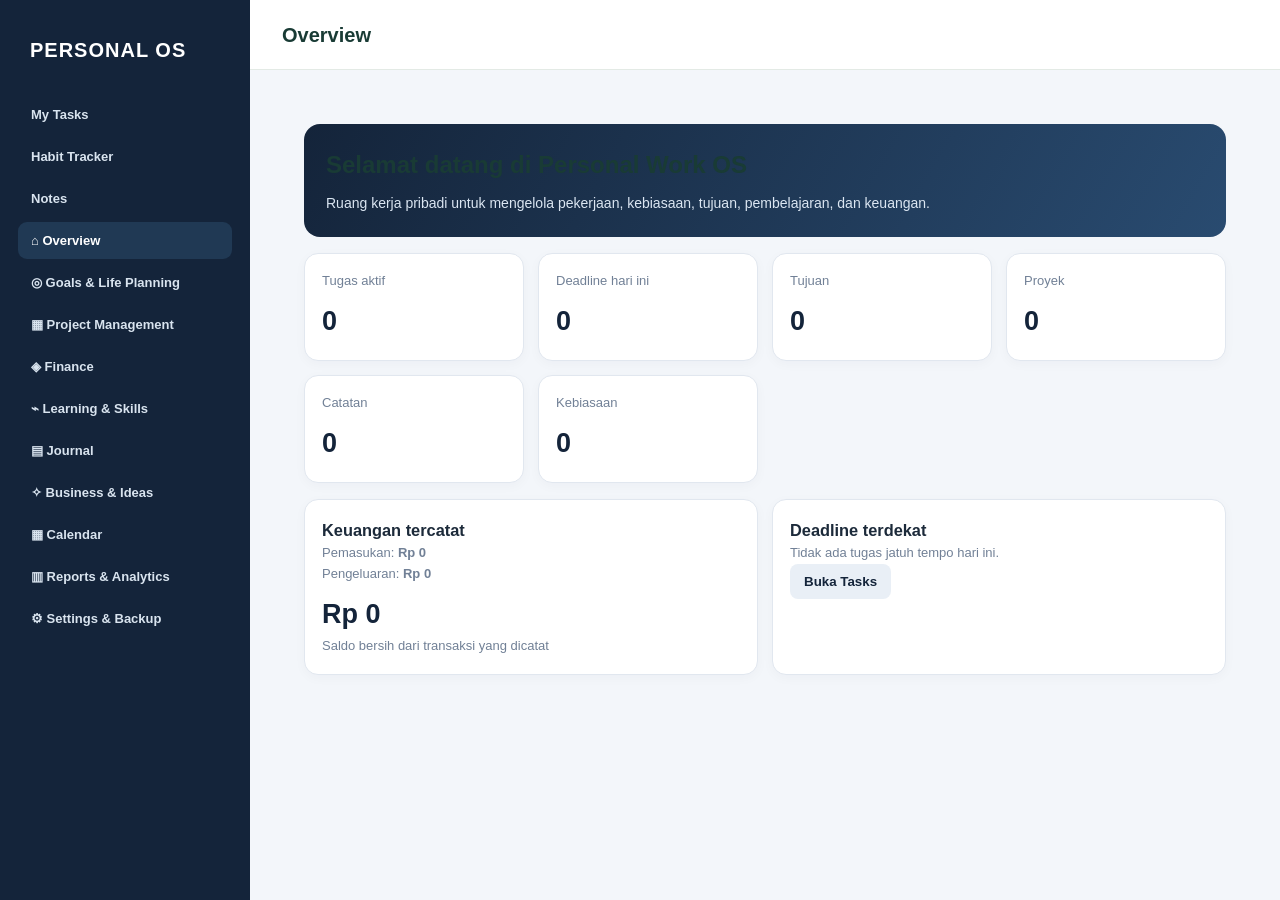
==== index.html @ 99de6d8d "Release Personal Work OS Modern Navy v1.2" ====
<!DOCTYPE html>
<html lang="id">
<head>
    <meta charset="UTF-8">
    <meta name="viewport" content="width=device-width, initial-scale=1.0">
    <meta name="theme-color" content="#14243a">
    <meta name="description" content="Personal Work OS - ruang kerja pribadi untuk produktivitas dan perencanaan hidup.">
    <link rel="manifest" href="./manifest.webmanifest">

    <title>Personal Work OS</title>

    <!-- CSS -->
    <link rel="stylesheet" href="./css/style.css">
    <link rel="stylesheet" href="./css/notes.css">
</head>

<body>

    <div id="app">

        <!-- SIDEBAR -->
        <aside id="sidebar">

            <div class="sidebar-header">
                <h2>PERSONAL OS</h2>
            </div>

            <nav id="main-navigation">

                <button
                    type="button"
                    class="nav-item active"
                    data-page="tasks-page">
                    My Tasks
                </button>

                <button
                    type="button"
                    class="nav-item"
                    data-page="habits-page">
                    Habit Tracker
                </button>

            </nav>

        </aside>

        <!-- MAIN CONTENT -->
        <main id="main-content">

            <header id="app-header">
                <h1 id="page-title">Dashboard</h1>
            </header>

            <section id="page-content">

                <!-- =================================
                     TASKS PAGE
                ================================== -->

                <section id="tasks-page">

                    <div class="page-heading">
                        <div>
                            <h2>My Tasks</h2>
                            <p>Kelola dan pantau seluruh pekerjaanmu.</p>
                        </div>
                    </div>

                    <!-- TASK SUMMARY -->
                    <section class="task-summary-grid">

                        <article class="summary-card">
                            <div class="summary-card-label">Total Tugas</div>
                            <div class="summary-card-value" id="summary-total">0</div>
                            <div class="summary-card-description">Seluruh tugas</div>
                        </article>

                        <article class="summary-card">
                            <div class="summary-card-label">Belum Dimulai</div>
                            <div class="summary-card-value" id="summary-pending">0</div>
                            <div class="summary-card-description">Menunggu dikerjakan</div>
                        </article>

                        <article class="summary-card">
                            <div class="summary-card-label">Sedang Dikerjakan</div>
                            <div class="summary-card-value" id="summary-progress">0</div>
                            <div class="summary-card-description">Dalam proses</div>
                        </article>

                        <article class="summary-card">
                            <div class="summary-card-label">Selesai</div>
                            <div class="summary-card-value" id="summary-completed">0</div>
                            <div class="summary-card-description">Tugas terselesaikan</div>
                        </article>

                    </section>

                    <!-- DEADLINE MONITORING -->
                    <section class="deadline-summary-section">

                        <div class="section-heading">
                            <h3>Deadline Monitoring</h3>
                            <p>Pantau tenggat waktu seluruh pekerjaanmu.</p>
                        </div>

                        <div class="deadline-summary-grid">

                            <article class="deadline-card overdue">
                                <div class="deadline-card-label">Terlambat</div>
                                <div class="deadline-card-value" id="deadline-overdue">0</div>
                                <div class="deadline-card-description">
                                    Deadline sudah lewat
                                </div>
                            </article>

                            <article class="deadline-card today">
                                <div class="deadline-card-label">Jatuh Tempo Hari Ini</div>
                                <div class="deadline-card-value" id="deadline-today">0</div>
                                <div class="deadline-card-description">
                                    Harus diselesaikan hari ini
                                </div>
                            </article>

                            <article class="deadline-card upcoming">
                                <div class="deadline-card-label">Mendatang</div>
                                <div class="deadline-card-value" id="deadline-upcoming">0</div>
                                <div class="deadline-card-description">
                                    Deadline setelah hari ini
                                </div>
                            </article>

                        </div>

                    </section>

                    <!-- TASK FORM -->
                    <div class="task-form-container">

                        <h3>Tambah Tugas Baru</h3>

                        <form id="task-form">

                            <div class="form-group">
                                <label for="task-title">Judul Tugas</label>
                                <input
                                    type="text"
                                    id="task-title"
                                    placeholder="Masukkan judul tugas..."
                                    required>
                            </div>

                            <div class="form-group">
                                <label for="task-description">Deskripsi</label>
                                <textarea
                                    id="task-description"
                                    placeholder="Deskripsi tugas..."></textarea>
                            </div>

                            <div class="form-row">

                                <div class="form-group">
                                    <label for="task-priority">Prioritas</label>
                                    <select id="task-priority">
                                        <option value="low">Rendah</option>
                                        <option value="medium" selected>Sedang</option>
                                        <option value="high">Tinggi</option>
                                    </select>
                                </div>

                                <div class="form-group">
                                    <label for="task-status">Status</label>
                                    <select id="task-status">
                                        <option value="pending">Belum Dimulai</option>
                                        <option value="in_progress">Sedang Dikerjakan</option>
                                        <option value="completed">Selesai</option>
                                    </select>
                                </div>

                            </div>

                            <div class="form-group">
                                <label for="task-deadline">Deadline</label>
                                <input type="date" id="task-deadline">
                            </div>

                            <button type="submit" id="save-task-btn">
                                Simpan Tugas
                            </button>

                        </form>

                    </div>

                    <!-- TASK LIST -->
                    <div class="task-list-container">

                        <h3>Daftar Tugas</h3>

                        <div class="task-filter-container">

                            <div class="form-group">
                                <label for="task-search">Cari Tugas</label>
                                <input
                                    type="search"
                                    id="task-search"
                                    placeholder="Cari berdasarkan judul atau deskripsi...">
                            </div>

                            <div class="form-row">

                                <div class="form-group">
                                    <label for="filter-status">Filter Status</label>
                                    <select id="filter-status">
                                        <option value="all">Semua Status</option>
                                        <option value="pending">Belum Dimulai</option>
                                        <option value="in_progress">Sedang Dikerjakan</option>
                                        <option value="completed">Selesai</option>
                                    </select>
                                </div>

                                <div class="form-group">
                                    <label for="filter-priority">Filter Prioritas</label>
                                    <select id="filter-priority">
                                        <option value="all">Semua Prioritas</option>
                                        <option value="high">Tinggi</option>
                                        <option value="medium">Sedang</option>
                                        <option value="low">Rendah</option>
                                    </select>
                                </div>

                            </div>

                            <button type="button" id="reset-filters-btn">
                                Reset Filter
                            </button>

                            <p id="task-count">Memuat tugas...</p>

                        </div>

                        <div id="task-list">
                            <p>Memuat daftar tugas...</p>
                        </div>

                    </div>

                </section>


                <!-- =================================
                     HABIT TRACKER PAGE
                ================================== -->

                <section id="habits-page" hidden>

                    <div class="page-heading">
                        <div>
                            <h2>Habit Tracker</h2>
                            <p>
                                Bangun kebiasaan baik dan pantau konsistensimu
                                setiap hari.
                            </p>
                        </div>
                    </div>

                    <!-- HABIT SUMMARY -->
                    <section class="habit-summary-grid">

                        <article class="summary-card">
                            <div class="summary-card-label">
                                Total Kebiasaan
                            </div>
                            <div
                                class="summary-card-value"
                                id="habit-summary-total">
                                0
                            </div>
                            <div class="summary-card-description">
                                Kebiasaan aktif
                            </div>
                        </article>

                        <article class="summary-card">
                            <div class="summary-card-label">
                                Selesai Hari Ini
                            </div>
                            <div
                                class="summary-card-value"
                                id="habit-summary-completed">
                                0
                            </div>
                            <div class="summary-card-description">
                                Kebiasaan terselesaikan
                            </div>
                        </article>

                        <article class="summary-card">
                            <div class="summary-card-label">
                                Belum Selesai
                            </div>
                            <div
                                class="summary-card-value"
                                id="habit-summary-pending">
                                0
                            </div>
                            <div class="summary-card-description">
                                Masih perlu dikerjakan
                            </div>
                        </article>

                        <article class="summary-card">
                            <div class="summary-card-label">
                                Current Streak
                            </div>
                            <div
                                class="summary-card-value"
                                id="habit-summary-streak">
                                0
                            </div>
                            <div class="summary-card-description">
                                Hari konsisten
                            </div>
                        </article>

                    </section>

                    <!-- PRAYER TRACKER -->
                    <section class="habit-section prayer-section">

                        <div class="section-heading">
                            <h3>Salat Lima Waktu</h3>
                            <p>
                                Checklist pelaksanaan salat harian.
                            </p>
                        </div>

                        <div class="prayer-progress-container">

                            <div class="prayer-progress-info">
                                <span>Progres salat hari ini</span>
                                <strong id="prayer-progress-text">
                                    0 dari 5
                                </strong>
                            </div>

                            <div class="prayer-progress-track">
                                <div
                                    id="prayer-progress-bar"
                                    class="prayer-progress-bar">
                                </div>
                            </div>

                        </div>

                        <div id="prayer-checklist">

                            <p class="empty-habit-message">
                                Memuat checklist salat...
                            </p>

                        </div>

                    </section>

                    <!-- HABIT FORM -->
                    <section class="habit-section habit-form-container">

                        <div class="section-heading">
                            <h3>Tambah Kebiasaan Baru</h3>
                            <p>
                                Tambahkan aktivitas yang ingin kamu bangun
                                secara konsisten.
                            </p>
                        </div>

                        <form id="habit-form">

                            <div class="form-group">
                                <label for="habit-name">
                                    Nama Kebiasaan
                                </label>

                                <input
                                    type="text"
                                    id="habit-name"
                                    placeholder="Contoh: Membaca buku"
                                    required>
                            </div>

                            <div class="form-group">
                                <label for="habit-description">
                                    Deskripsi
                                </label>

                                <textarea
                                    id="habit-description"
                                    placeholder="Deskripsi kebiasaan..."></textarea>
                            </div>

                            <div class="form-group">
                                <label for="habit-category">
                                    Kategori
                                </label>

                                <select id="habit-category">
                                    <option value="Personal">Personal</option>
                                    <option value="Health">Kesehatan</option>
                                    <option value="Learning">Belajar</option>
                                    <option value="Career">Karier</option>
                                    <option value="Finance">Keuangan</option>
                                    <option value="Other">Lainnya</option>
                                </select>
                            </div>

                            <div class="form-group">

                                <label>
                                    Jadwal Kebiasaan
                                </label>

                                <p class="form-help">
                                    Pilih hari ketika kebiasaan ini dijadwalkan.
                                </p>

                                <div class="habit-day-selector">

                                    <label>
                                        <input type="checkbox" name="habit-days" value="1" checked>
                                        Sen
                                    </label>

                                    <label>
                                        <input type="checkbox" name="habit-days" value="2" checked>
                                        Sel
                                    </label>

                                    <label>
                                        <input type="checkbox" name="habit-days" value="3" checked>
                                        Rab
                                    </label>

                                    <label>
                                        <input type="checkbox" name="habit-days" value="4" checked>
                                        Kam
                                    </label>

                                    <label>
                                        <input type="checkbox" name="habit-days" value="5" checked>
                                        Jum
                                    </label>

                                    <label>
                                        <input type="checkbox" name="habit-days" value="6" checked>
                                        Sab
                                    </label>

                                    <label>
                                        <input type="checkbox" name="habit-days" value="0" checked>
                                        Min
                                    </label>

                                </div>

                            </div>

                            <button type="submit" id="save-habit-btn">
                                Simpan Kebiasaan
                            </button>

                            <button
                                type="button"
                                id="cancel-habit-edit-btn"
                                hidden>
                                Batal
                            </button>

                        </form>

                    </section>

                    <!-- HABIT LIST -->
                    <section class="habit-section habit-list-container">

                        <div class="section-heading">
                            <h3>Daftar Kebiasaan</h3>
                            <p>
                                Pantau dan kelola kebiasaan aktifmu.
                            </p>
                        </div>

                        <div id="habit-list">

                            <p class="empty-habit-message">
                                Memuat daftar kebiasaan...
                            </p>

                        </div>

                    </section>

                    <!-- HABIT HISTORY -->
                    <section class="habit-section habit-history-container">

                        <div class="section-heading">
                            <h3>Riwayat Kebiasaan</h3>
                            <p>
                                Lihat perkembangan dan catatan kebiasaanmu.
                            </p>
                        </div>

                        <div class="habit-history-controls">

                            <div class="form-group">
                                <label for="habit-history-date">
                                    Pilih Tanggal
                                </label>

                                <input
                                    type="date"
                                    id="habit-history-date">
                            </div>

                            <div class="form-group">
                                <label for="habit-history-type">
                                    Jenis Riwayat
                                </label>

                                <select id="habit-history-type">
                                    <option value="all">Semua Kebiasaan</option>
                                    <option value="prayer">Salat Lima Waktu</option>
                                    <option value="habit">Kebiasaan Pribadi</option>
                                </select>
                            </div>

                        </div>

                        <div id="habit-history-calendar">

                            <p class="empty-habit-message">
                                Kalender riwayat akan ditampilkan di sini.
                            </p>

                        </div>

                        <div id="habit-history-list">

                            <p class="empty-habit-message">
                                Riwayat akan ditampilkan di sini.
                            </p>

                        </div>

                    </section>

                    <!-- ARCHIVED HABITS -->
                    <section class="habit-section archived-habits-container">

                        <div class="section-heading">
                            <h3>Arsip Kebiasaan</h3>
                            <p>
                                Kebiasaan yang sudah tidak aktif.
                            </p>
                        </div>

                        <div id="archived-habit-list">

                            <p class="empty-habit-message">
                                Belum ada kebiasaan yang diarsipkan.
                            </p>

                        </div>

                    </section>

                </section>

            </section>

        </main>

    </div>

    <!-- JAVASCRIPT -->
    <script type="module" src="./js/app.js"></script>
    <script type="module" src="./js/notes-app.js"></script>
    <script type="module" src="./js/workspace-app.js"></script>

</body>
</html>
---- css/style.css ----
/* =========================================
   PERSONAL WORK OS
   GLOBAL DESIGN SYSTEM
========================================= */

:root {
    --color-primary: #193B35;
    --color-primary-dark: #122C28;
    --color-accent: #8FB99A;

    --color-background: #F4F7F5;
    --color-surface: #FFFFFF;

    --color-text: #1E2925;
    --color-muted: #78847E;

    --color-border: #E3EAE5;

    --sidebar-width: 250px;
    --header-height: 70px;

    --radius-sm: 8px;
    --radius-md: 12px;
    --radius-lg: 18px;
}

/* =========================================
   RESET
========================================= */

* {
    margin: 0;
    padding: 0;
    box-sizing: border-box;
}

[hidden] {
    display: none !important;
}

body {
    font-family: Arial, Helvetica, sans-serif;
    background: var(--color-background);
    color: var(--color-text);
    font-size: 14px;
    line-height: 1.6;
}

/* =========================================
   MAIN LAYOUT
========================================= */

#app {
    display: flex;
    min-height: 100vh;
}

#sidebar {
    width: var(--sidebar-width);
    min-height: 100vh;
    background: var(--color-primary);
    color: #FFFFFF;
    padding: 24px 18px;
    flex-shrink: 0;
}

.sidebar-header {
    padding: 10px 12px 30px;
}

.sidebar-header h2 {
    font-size: 20px;
    font-weight: 700;
    letter-spacing: 1px;
    color: #FFFFFF;
}

#main-content {
    flex: 1;
    min-width: 0;
}

/* =========================================
   NAVIGATION
========================================= */

#main-navigation {
    display: flex;
    flex-direction: column;
    gap: 8px;
}

.nav-item {
    display: block;
    width: 100%;
    padding: 12px 14px;
    border: none;
    border-radius: var(--radius-sm);
    background: transparent;
    color: rgba(255, 255, 255, 0.75);
    font-family: inherit;
    font-size: 14px;
    font-weight: 600;
    text-align: left;
    cursor: pointer;
    transition: background 0.2s, color 0.2s;
}

.nav-item:hover {
    background: rgba(255, 255, 255, 0.1);
    color: #FFFFFF;
}

.nav-item.active {
    background: rgba(255, 255, 255, 0.16);
    color: #FFFFFF;
}

/* =========================================
   HEADER
========================================= */

#app-header {
    height: var(--header-height);
    background: var(--color-surface);
    border-bottom: 1px solid var(--color-border);
    display: flex;
    align-items: center;
    padding: 0 32px;
}

#app-header h1 {
    font-size: 20px;
    font-weight: 600;
    color: var(--color-primary);
}

/* =========================================
   PAGE CONTENT
========================================= */

#page-content {
    padding: 32px;
}

#page-content h2 {
    font-size: 24px;
    margin-bottom: 8px;
    color: var(--color-primary);
}

.page-heading {
    display: flex;
    justify-content: space-between;
    align-items: center;
    margin-bottom: 28px;
}

.page-heading h2 {
    font-size: 26px;
    color: var(--color-primary);
}

.page-heading p {
    color: var(--color-muted);
    margin-top: 4px;
}

/* =========================================
   SUMMARY CARDS
========================================= */

.task-summary-grid,
.habit-summary-grid {
    display: grid;
    grid-template-columns: repeat(4, minmax(0, 1fr));
    gap: 18px;
    margin-bottom: 28px;
}

.summary-card {
    background: var(--color-surface);
    border: 1px solid var(--color-border);
    border-radius: var(--radius-md);
    padding: 22px;
    min-width: 0;
    transition: transform 0.2s, box-shadow 0.2s;
}

.summary-card:hover {
    transform: translateY(-3px);
    box-shadow: 0 6px 18px rgba(25, 59, 53, 0.08);
}

.summary-card-label {
    color: var(--color-muted);
    font-size: 12px;
    font-weight: 600;
    margin-bottom: 10px;
}

.summary-card-value {
    color: var(--color-primary);
    font-size: 32px;
    font-weight: 700;
    line-height: 1.2;
    margin-bottom: 8px;
}

.summary-card-description {
    color: var(--color-muted);
    font-size: 12px;
}

/* =========================================
   SECTION HEADING
========================================= */

.section-heading {
    margin-bottom: 16px;
}

.section-heading h3 {
    color: var(--color-primary);
    font-size: 17px;
    margin-bottom: 4px;
}

.section-heading p {
    color: var(--color-muted);
    font-size: 13px;
}

/* =========================================
   DEADLINE MONITORING
========================================= */

.deadline-summary-section {
    margin-bottom: 28px;
}

.deadline-summary-grid {
    display: grid;
    grid-template-columns: repeat(3, minmax(0, 1fr));
    gap: 18px;
}

.deadline-card {
    background: var(--color-surface);
    border: 1px solid var(--color-border);
    border-left: 4px solid var(--color-accent);
    border-radius: var(--radius-md);
    padding: 20px;
    min-width: 0;
    transition: transform 0.2s, box-shadow 0.2s;
}

.deadline-card:hover {
    transform: translateY(-3px);
    box-shadow: 0 6px 18px rgba(25, 59, 53, 0.08);
}

.deadline-card.overdue {
    border-left-color: #C94C4C;
}

.deadline-card.today {
    border-left-color: #D69A28;
}

.deadline-card.upcoming {
    border-left-color: #4385B5;
}

.deadline-card-label {
    font-size: 12px;
    font-weight: 600;
    color: var(--color-muted);
    margin-bottom: 10px;
}

.deadline-card-value {
    font-size: 30px;
    font-weight: 700;
    color: var(--color-primary);
    line-height: 1.2;
    margin-bottom: 8px;
}

.deadline-card-description {
    color: var(--color-muted);
    font-size: 12px;
}

/* =========================================
   FORM SYSTEM
========================================= */

.form-group {
    display: flex;
    flex-direction: column;
    gap: 7px;
    margin-bottom: 18px;
    flex: 1;
}

.form-group label {
    font-weight: 600;
    color: var(--color-text);
}

.form-group input,
.form-group textarea,
.form-group select {
    width: 100%;
    padding: 12px 14px;
    border: 1px solid var(--color-border);
    border-radius: var(--radius-sm);
    background: #FFFFFF;
    color: var(--color-text);
    font: inherit;
    outline: none;
    transition: border-color 0.2s;
}

.form-group textarea {
    min-height: 100px;
    resize: vertical;
}

.form-group input:focus,
.form-group textarea:focus,
.form-group select:focus {
    border-color: var(--color-primary);
}

.form-row {
    display: flex;
    gap: 18px;
}

/* =========================================
   TASK CONTAINERS
========================================= */

.task-form-container,
.task-list-container {
    background: var(--color-surface);
    border: 1px solid var(--color-border);
    border-radius: var(--radius-lg);
    padding: 24px;
    margin-bottom: 24px;
}

.task-form-container h3,
.task-list-container h3 {
    font-size: 17px;
    color: var(--color-primary);
    margin-bottom: 20px;
}

/* TASK BUTTONS */

#save-task-btn,
#cancel-edit-btn {
    padding: 12px 22px;
    border: none;
    border-radius: var(--radius-sm);
    font-size: 14px;
    font-weight: 600;
    cursor: pointer;
    transition: 0.2s;
}

#save-task-btn {
    background: var(--color-primary);
    color: #FFFFFF;
}

#save-task-btn:hover {
    background: var(--color-primary-dark);
}

#save-task-btn:disabled {
    opacity: 0.6;
    cursor: not-allowed;
}

#cancel-edit-btn {
    margin-left: 8px;
    background: #EEF1EF;
    color: var(--color-text);
}

#cancel-edit-btn:hover {
    background: #E1E7E3;
}

#cancel-edit-btn[hidden] {
    display: none;
}

/* TASK FILTER */

.task-filter-container {
    padding: 18px;
    background: #F8FAF8;
    border: 1px solid var(--color-border);
    border-radius: var(--radius-md);
    margin-bottom: 22px;
}

.task-filter-container .form-group {
    margin-bottom: 12px;
}

#reset-filters-btn {
    padding: 10px 18px;
    background: #E8EEEA;
    color: var(--color-primary);
    border: none;
    border-radius: var(--radius-sm);
    font-weight: 600;
    cursor: pointer;
}

#reset-filters-btn:hover {
    background: #DCE7DF;
}

#task-count {
    margin-top: 14px;
    color: var(--color-muted);
    font-size: 12px;
}

/* TASK LIST */

#task-list {
    min-height: 40px;
}

.empty-task-message {
    color: var(--color-muted);
    padding: 12px 0;
}

.task-item {
    background: #FFFFFF;
    border: 1px solid var(--color-border);
    border-radius: var(--radius-md);
    padding: 20px;
    margin-bottom: 14px;
    transition: box-shadow 0.2s, transform 0.2s;
}

.task-item:hover {
    box-shadow: 0 5px 18px rgba(25, 59, 53, 0.08);
    transform: translateY(-2px);
}

.task-item h4 {
    font-size: 16px;
    font-weight: 700;
    color: var(--color-primary);
    margin-bottom: 8px;
}

.task-description {
    font-size: 13px;
    color: var(--color-muted);
    margin-bottom: 8px;
    overflow-wrap: anywhere;
}

.task-info {
    display: flex;
    flex-wrap: wrap;
    gap: 10px;
    margin-top: 14px;
}

.task-badge {
    display: inline-flex;
    align-items: center;
    padding: 5px 11px;
    border-radius: 20px;
    font-size: 11px;
    font-weight: 600;
}

/* TASK PRIORITY */

.priority-high {
    background: #FCE8E6;
    color: #B42318;
}

.priority-medium {
    background: #FFF3D6;
    color: #946200;
}

.priority-low {
    background: #E6F4EA;
    color: #267344;
}

/* TASK STATUS */

.status-pending {
    background: #F0F1F3;
    color: #59616B;
}

.status-in_progress {
    background: #E5F0FA;
    color: #245D91;
}

.status-completed {
    background: #E6F4EA;
    color: #267344;
}

/* TASK DEADLINE */

.task-deadline {
    border-top: 1px solid var(--color-border);
    padding-top: 12px;
    margin-top: 14px;
    font-size: 12px;
    color: var(--color-muted);
}

/* TASK ACTIONS */

.task-actions {
    display: flex;
    gap: 8px;
    margin-top: 16px;
    padding-top: 14px;
    border-top: 1px solid var(--color-border);
}

.task-action-btn {
    padding: 8px 16px;
    border: none;
    border-radius: var(--radius-sm);
    font-size: 12px;
    font-weight: 600;
    cursor: pointer;
    transition: 0.2s;
}

.task-action-btn.edit {
    background: #E5F0FA;
    color: #245D91;
}

.task-action-btn.edit:hover {
    background: #D4E6F7;
}

.task-action-btn.delete {
    background: #FCE8E6;
    color: #B42318;
}

.task-action-btn.delete:hover {
    background: #F8D5D1;
}

/* =========================================
   HABIT TRACKER
========================================= */

.habit-section {
    background: var(--color-surface);
    border: 1px solid var(--color-border);
    border-radius: var(--radius-lg);
    padding: 24px;
    margin-bottom: 24px;
    min-width: 0;
}

.habit-section .section-heading {
    margin-bottom: 20px;
}

.empty-habit-message {
    color: var(--color-muted);
    padding: 12px 0;
    font-size: 13px;
}

/* =========================================
   PRAYER TRACKER
========================================= */

.prayer-section {
    border-top: 4px solid var(--color-primary);
}

.prayer-progress-container {
    background: #F7FAF8;
    border: 1px solid var(--color-border);
    border-radius: var(--radius-md);
    padding: 16px;
    margin-bottom: 18px;
}

.prayer-progress-info {
    display: flex;
    justify-content: space-between;
    gap: 12px;
    margin-bottom: 10px;
    font-size: 13px;
}

.prayer-progress-info span {
    color: var(--color-muted);
}

.prayer-progress-info strong {
    color: var(--color-primary);
}

.prayer-progress-track {
    width: 100%;
    height: 9px;
    background: #E5ECE7;
    border-radius: 20px;
    overflow: hidden;
}

.prayer-progress-bar {
    width: 0;
    height: 100%;
    background: var(--color-primary);
    border-radius: 20px;
    transition: width 0.3s ease;
}

.prayer-item {
    display: flex;
    align-items: center;
    justify-content: space-between;
    gap: 14px;
    padding: 16px 18px;
    margin-bottom: 10px;
    background: #FFFFFF;
    border: 1px solid var(--color-border);
    border-radius: var(--radius-md);
    transition: background 0.2s, border-color 0.2s;
}

.prayer-item:last-child {
    margin-bottom: 0;
}

.prayer-item.completed {
    background: #F0F7F1;
    border-color: #B8D5BE;
}

.prayer-item-info {
    display: flex;
    flex-direction: column;
    gap: 2px;
}

.prayer-item-name {
    font-weight: 700;
    color: var(--color-primary);
    font-size: 14px;
}

.prayer-item-status {
    color: var(--color-muted);
    font-size: 12px;
}

.prayer-checkbox {
    width: 22px;
    height: 22px;
    accent-color: var(--color-primary);
    cursor: pointer;
    flex-shrink: 0;
}

/* =========================================
   HABIT FORM
========================================= */

.habit-form-container form {
    max-width: 760px;
}

.form-help {
    color: var(--color-muted);
    font-size: 12px;
    margin-top: -3px;
}

.habit-day-selector {
    display: flex;
    flex-wrap: wrap;
    gap: 9px;
}

.habit-day-selector label {
    display: inline-flex;
    align-items: center;
    gap: 7px;
    padding: 9px 13px;
    border: 1px solid var(--color-border);
    border-radius: var(--radius-sm);
    background: #F8FAF8;
    font-size: 12px;
    cursor: pointer;
    transition: background 0.2s, border-color 0.2s;
}

.habit-day-selector label:has(input:checked) {
    background: #EAF3EC;
    border-color: var(--color-accent);
    color: var(--color-primary);
}

.habit-day-selector input {
    accent-color: var(--color-primary);
    cursor: pointer;
}

#save-habit-btn,
#cancel-habit-edit-btn {
    padding: 12px 22px;
    border: none;
    border-radius: var(--radius-sm);
    font-size: 14px;
    font-weight: 600;
    cursor: pointer;
    transition: background 0.2s;
}

#save-habit-btn {
    background: var(--color-primary);
    color: #FFFFFF;
}

#save-habit-btn:hover {
    background: var(--color-primary-dark);
}

#cancel-habit-edit-btn {
    margin-left: 8px;
    background: #EEF1EF;
    color: var(--color-text);
}

#cancel-habit-edit-btn:hover {
    background: #E1E7E3;
}

#cancel-habit-edit-btn[hidden] {
    display: none;
}

/* =========================================
   HABIT LIST
========================================= */

.habit-item {
    display: flex;
    justify-content: space-between;
    align-items: flex-start;
    gap: 16px;
    padding: 18px;
    border: 1px solid var(--color-border);
    border-radius: var(--radius-md);
    margin-bottom: 12px;
    background: #FFFFFF;
}

.habit-item:last-child {
    margin-bottom: 0;
}

.habit-item-info {
    flex: 1;
    min-width: 0;
}

.habit-item h4 {
    color: var(--color-primary);
    font-size: 15px;
    margin-bottom: 5px;
}

.habit-item-description {
    color: var(--color-muted);
    font-size: 12px;
    overflow-wrap: anywhere;
}

.habit-item-meta {
    display: flex;
    flex-wrap: wrap;
    gap: 7px;
    margin-top: 10px;
}

.habit-meta-badge {
    display: inline-flex;
    align-items: center;
    padding: 4px 9px;
    background: #EEF3EF;
    color: var(--color-primary);
    border-radius: 20px;
    font-size: 11px;
    font-weight: 600;
}

.habit-item-actions {
    display: flex;
    flex-wrap: wrap;
    gap: 7px;
}

.habit-action-btn {
    padding: 7px 11px;
    border: none;
    border-radius: var(--radius-sm);
    font-size: 11px;
    font-weight: 600;
    cursor: pointer;
}

.habit-action-btn.edit {
    background: #E5F0FA;
    color: #245D91;
}

.habit-action-btn.archive {
    background: #FFF3D6;
    color: #946200;
}

.habit-action-btn.delete {
    background: #FCE8E6;
    color: #B42318;
}

/* HABIT CHECKLIST */

.habit-checklist-item {
    display: flex;
    align-items: center;
    gap: 12px;
    padding: 13px 15px;
    border: 1px solid var(--color-border);
    border-radius: var(--radius-sm);
    margin-bottom: 9px;
}

.habit-checklist-item.completed {
    background: #F0F7F1;
    border-color: #B8D5BE;
}

.habit-checklist-item input[type="checkbox"] {
    width: 19px;
    height: 19px;
    accent-color: var(--color-primary);
    cursor: pointer;
}

.habit-checklist-item label {
    flex: 1;
    cursor: pointer;
    font-weight: 600;
    color: var(--color-primary);
}

/* =========================================
   HABIT HISTORY
========================================= */

.habit-history-controls {
    display: flex;
    gap: 18px;
    align-items: flex-start;
    margin-bottom: 20px;
}

.habit-history-controls .form-group {
    max-width: 280px;
}

#habit-history-calendar {
    margin-bottom: 20px;
}

.habit-history-day {
    padding: 14px;
    border: 1px solid var(--color-border);
    border-radius: var(--radius-md);
    margin-bottom: 10px;
    background: #FFFFFF;
}

.habit-history-day strong {
    color: var(--color-primary);
}

.habit-history-day p {
    color: var(--color-muted);
    font-size: 12px;
    margin-top: 4px;
}

.habit-history-status {
    display: inline-block;
    padding: 4px 9px;
    margin-top: 8px;
    border-radius: 20px;
    background: #E6F4EA;
    color: #267344;
    font-size: 11px;
    font-weight: 600;
}

/* =========================================
   ARCHIVED HABITS
========================================= */

.archived-habits-container {
    background: #F8FAF8;
}

.archived-habits-container .habit-item {
    background: #FFFFFF;
}

/* =========================================
   RESPONSIVE
========================================= */

@media (max-width: 1100px) {
    .task-summary-grid,
    .habit-summary-grid {
        grid-template-columns: repeat(2, minmax(0, 1fr));
    }

    .deadline-summary-grid {
        grid-template-columns: repeat(2, minmax(0, 1fr));
    }
}

@media (max-width: 768px) {
    #sidebar {
        width: 190px;
        padding: 18px 12px;
    }

    #page-content {
        padding: 20px;
    }

    #app-header {
        padding: 0 20px;
    }

    .habit-item {
        flex-direction: column;
    }

    .habit-item-actions {
        width: 100%;
    }

    .habit-history-controls {
        flex-direction: column;
        gap: 0;
    }

    .habit-history-controls .form-group {
        max-width: none;
        width: 100%;
    }
}

@media (max-width: 600px) {
    .form-row {
        flex-direction: column;
        gap: 0;
    }

    .task-form-container,
    .task-list-container,
    .habit-section {
        padding: 18px;
    }

    .task-filter-container {
        padding: 14px;
    }

    .task-summary-grid,
    .habit-summary-grid {
        grid-template-columns: 1fr 1fr;
        gap: 10px;
    }

    .deadline-summary-grid {
        grid-template-columns: 1fr;
        gap: 10px;
    }

    .summary-card,
    .deadline-card {
        padding: 15px;
    }

    .summary-card-value,
    .deadline-card-value {
        font-size: 26px;
    }

    #save-task-btn,
    #save-habit-btn {
        width: 100%;
    }

    #cancel-edit-btn,
    #cancel-habit-edit-btn {
        margin-left: 0;
        margin-top: 8px;
        width: 100%;
    }

    .task-item {
        padding: 16px;
    }

    .task-info {
        gap: 7px;
    }

    .prayer-item {
        padding: 13px;
    }

    .habit-day-selector {
        gap: 6px;
    }

    .habit-day-selector label {
        padding: 8px 10px;
    }
}

@media (max-width: 480px) {
    #sidebar {
        width: 70px;
        padding: 18px 8px;
    }

    .sidebar-header h2 {
        font-size: 10px;
        text-align: center;
        overflow-wrap: anywhere;
    }

    .nav-item {
        padding: 10px 5px;
        font-size: 10px;
        text-align: center;
        overflow-wrap: anywhere;
    }

    #page-content {
        padding: 16px;
    }

    .task-summary-grid,
    .habit-summary-grid {
        grid-template-columns: 1fr;
    }

    .habit-item-actions {
        flex-direction: column;
    }

    .habit-action-btn {
        width: 100%;
    }
}
---- css/notes.css ----
/* =====================================
   PERSONAL WORK OS
   NOTES & KNOWLEDGE MANAGEMENT
===================================== */

.notes-summary-grid {
    display: grid;
    grid-template-columns: repeat(3, minmax(0, 1fr));
    gap: 18px;
    margin-bottom: 24px;
}

.notes-section {
    background: var(--color-card, #FFFFFF);
    border: 1px solid var(--color-border, #E5E7EB);
    border-radius: 14px;
    padding: 24px;
    margin-bottom: 24px;
}

.notes-section .section-heading {
    margin-bottom: 20px;
}

.notes-section .section-heading h3 {
    margin-bottom: 6px;
}

.notes-section .section-heading p {
    color: var(--color-muted, #6B7280);
    font-size: 14px;
}

#notes-form {
    display: flex;
    flex-direction: column;
    gap: 16px;
}

#notes-form .form-group {
    display: flex;
    flex-direction: column;
    gap: 8px;
}

#notes-form label {
    font-weight: 600;
    font-size: 14px;
}

#notes-form input,
#notes-form select,
#notes-form textarea,
#notes-search {
    width: 100%;
    padding: 12px 14px;
    border: 1px solid var(--color-border, #D1D5DB);
    border-radius: 8px;
    background: #FFFFFF;
    color: var(--color-text, #1F2937);
    font: inherit;
    outline: none;
    transition: border-color 0.2s, box-shadow 0.2s;
}

#notes-form textarea {
    resize: vertical;
    min-height: 150px;
    line-height: 1.6;
}

#notes-form input:focus,
#notes-form select:focus,
#notes-form textarea:focus,
#notes-search:focus {
    border-color: var(--color-primary, #193B35);
    box-shadow: 0 0 0 3px rgba(25, 59, 53, 0.10);
}

.notes-form-actions {
    display: flex;
    flex-wrap: wrap;
    gap: 10px;
}

.notes-form-actions button,
#notes-archive-toggle,
.note-action-btn {
    border: none;
    border-radius: 8px;
    padding: 10px 16px;
    font: inherit;
    font-size: 13px;
    font-weight: 600;
    cursor: pointer;
    transition: opacity 0.2s, transform 0.2s;
}

#notes-save-btn {
    background: var(--color-primary, #193B35);
    color: #FFFFFF;
}

#notes-cancel-btn {
    background: #E5E7EB;
    color: #374151;
}

#notes-archive-toggle {
    background: #E8EFEC;
    color: var(--color-primary, #193B35);
    white-space: nowrap;
}

.notes-form-actions button:hover,
#notes-archive-toggle:hover,
.note-action-btn:hover {
    opacity: 0.85;
    transform: translateY(-1px);
}

.notes-form-actions button:disabled {
    opacity: 0.5;
    cursor: not-allowed;
}

.notes-toolbar {
    display: flex;
    gap: 12px;
    margin-bottom: 20px;
}

.notes-toolbar #notes-search {
    flex: 1;
    min-width: 0;
}

#notes-list {
    display: grid;
    grid-template-columns: repeat(2, minmax(0, 1fr));
    gap: 16px;
}

.note-card {
    display: flex;
    flex-direction: column;
    min-width: 0;
    padding: 20px;
    border: 1px solid var(--color-border, #E5E7EB);
    border-radius: 12px;
    background: #FFFFFF;
    gap: 14px;
}

.note-card.note-pinned {
    border-left: 4px solid #D5A33A;
    background: #FFFDF7;
}

.note-card-header {
    display: flex;
    justify-content: space-between;
    align-items: flex-start;
    gap: 12px;
}

.note-card-header h4 {
    margin: 0;
    color: var(--color-text, #1F2937);
    font-size: 17px;
    line-height: 1.4;
    overflow-wrap: anywhere;
}

.note-category {
    flex-shrink: 0;
    padding: 5px 9px;
    border-radius: 20px;
    background: #E8EFEC;
    color: var(--color-primary, #193B35);
    font-size: 11px;
    font-weight: 600;
}

.note-card-content {
    color: #4B5563;
    font-size: 14px;
    line-height: 1.7;
    white-space: pre-wrap;
    overflow-wrap: anywhere;
}

.note-metadata {
    color: #9CA3AF;
    font-size: 11px;
}

.note-card-actions {
    display: flex;
    flex-wrap: wrap;
    gap: 8px;
    padding-top: 12px;
    border-top: 1px solid #F0F0F0;
}

.note-action-btn {
    background: #F3F4F6;
    color: #374151;
    padding: 8px 11px;
}

.note-action-btn[data-action="archive"] {
    background: #FEF3C7;
    color: #92400E;
}

.note-action-btn[data-action="delete"] {
    background: #FEE2E2;
    color: #991B1B;
}

.note-action-btn[data-action="restore"] {
    background: #DCFCE7;
    color: #166534;
}

.empty-notes-message {
    grid-column: 1 / -1;
    padding: 30px 16px;
    text-align: center;
    color: #9CA3AF;
    background: #F9FAFB;
    border: 1px dashed #D1D5DB;
    border-radius: 10px;
    font-size: 14px;
}

@media (max-width: 900px) {
    #notes-list {
        grid-template-columns: 1fr;
    }
}

@media (max-width: 600px) {
    .notes-summary-grid {
        grid-template-columns: 1fr;
    }

    .notes-section {
        padding: 16px;
    }

    .notes-toolbar {
        flex-direction: column;
    }

    #notes-archive-toggle {
        width: 100%;
    }

    .notes-form-actions {
        flex-direction: column;
    }

    .notes-form-actions button {
        width: 100%;
    }

    .note-card-header {
        flex-direction: column;
    }

    .note-card-actions {
        flex-direction: column;
    }

    .note-action-btn {
        width: 100%;
    }
}
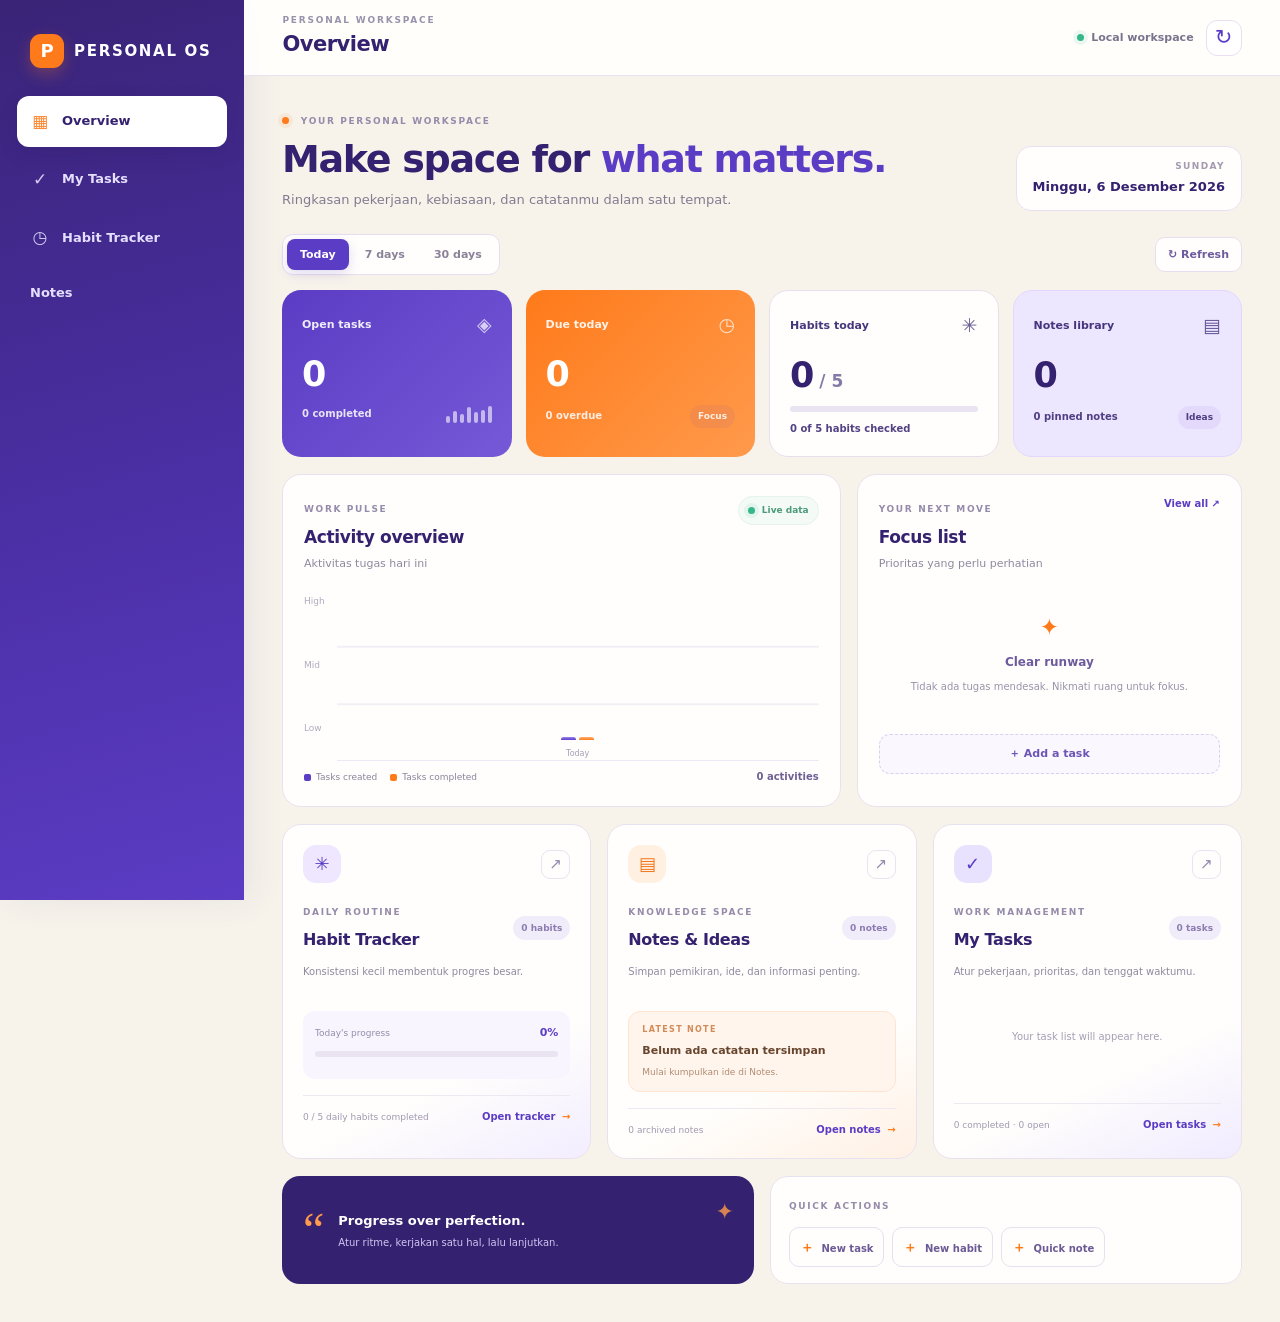
==== commit bd6405b9: "Redesign PWO dashboard and preserve existing features" ====
--- a/index.html
+++ b/index.html
@@ -4,9 +4,7 @@
 <head>
     <meta charset="UTF-8">
     <meta name="viewport" content="width=device-width, initial-scale=1.0">
-    <meta name="theme-color" content="#14243a">
-    <meta name="description" content="Personal Work OS - ruang kerja pribadi untuk produktivitas dan perencanaan hidup.">
-    <link rel="manifest" href="./manifest.webmanifest">
+    <meta name="theme-color" content="#5B3CC4">
 
     <title>Personal Work OS</title>
 
@@ -26,20 +24,18 @@
                 <h2>PERSONAL OS</h2>
             </div>
 
-            <nav id="main-navigation">
-
-                <button
-                    type="button"
-                    class="nav-item active"
-                    data-page="tasks-page">
-                    My Tasks
+            <nav id="main-navigation" aria-label="Navigasi utama">
+
+                <button type="button" class="nav-item active" data-page="dashboard-page">
+                    <span class="nav-icon" aria-hidden="true">▦</span><span>Overview</span>
                 </button>
 
-                <button
-                    type="button"
-                    class="nav-item"
-                    data-page="habits-page">
-                    Habit Tracker
+                <button type="button" class="nav-item" data-page="tasks-page">
+                    <span class="nav-icon" aria-hidden="true">✓</span><span>My Tasks</span>
+                </button>
+
+                <button type="button" class="nav-item" data-page="habits-page">
+                    <span class="nav-icon" aria-hidden="true">◷</span><span>Habit Tracker</span>
                 </button>
 
             </nav>
@@ -50,16 +46,104 @@
         <main id="main-content">
 
             <header id="app-header">
-                <h1 id="page-title">Dashboard</h1>
+                <div class="header-context"><span class="header-eyebrow">PERSONAL WORKSPACE</span><h1 id="page-title">Overview</h1></div>
+                <div class="header-actions"><span class="header-live"><i></i> Local workspace</span><button type="button" class="header-action" id="dashboard-header-refresh" aria-label="Refresh dashboard">↻</button></div>
             </header>
 
             <section id="page-content">
 
                 <!-- =================================
-                     TASKS PAGE
+                     MAIN DASHBOARD / MODULE OVERVIEW
                 ================================== -->
-
-                <section id="tasks-page">
+                <section id="dashboard-page" class="dashboard-page">
+                    <div class="dashboard-welcome">
+                        <div>
+                            <div class="dashboard-kicker"><span class="kicker-dot"></span> YOUR PERSONAL WORKSPACE</div>
+                            <h2>Make space for <em>what matters.</em></h2>
+                            <p>Ringkasan pekerjaan, kebiasaan, dan catatanmu dalam satu tempat.</p>
+                        </div>
+                        <div class="welcome-date"><span id="dashboard-day">HARI INI</span><strong id="dashboard-date">—</strong></div>
+                    </div>
+
+                    <div class="dashboard-toolbar">
+                        <div class="range-switch" role="group" aria-label="Rentang aktivitas">
+                            <button type="button" class="range-btn active" data-range="today">Today</button>
+                            <button type="button" class="range-btn" data-range="7">7 days</button>
+                            <button type="button" class="range-btn" data-range="30">30 days</button>
+                        </div>
+                        <button type="button" class="dashboard-refresh" id="dashboard-refresh">↻ <span>Refresh</span></button>
+                    </div>
+
+                    <div class="dashboard-stats-grid">
+                        <article class="dash-stat stat-purple">
+                            <div class="dash-stat-top"><span>Open tasks</span><span class="stat-symbol">◈</span></div>
+                            <strong id="dash-open-tasks">0</strong><div class="stat-foot"><span id="dash-task-progress">0 completed</span><span class="mini-bars" aria-hidden="true"><i></i><i></i><i></i><i></i><i></i><i></i><i></i></span></div>
+                        </article>
+                        <article class="dash-stat stat-orange">
+                            <div class="dash-stat-top"><span>Due today</span><span class="stat-symbol">◷</span></div>
+                            <strong id="dash-due-today">0</strong><div class="stat-foot"><span id="dash-overdue">0 overdue</span><span class="stat-pill">Focus</span></div>
+                        </article>
+                        <article class="dash-stat stat-cream">
+                            <div class="dash-stat-top"><span>Habits today</span><span class="stat-symbol">✳</span></div>
+                            <strong><span id="dash-habits-done">0</span><small> / <span id="dash-habits-total">0</span></small></strong><div class="stat-progress"><i id="dash-habit-progress"></i></div><div class="stat-foot"><span id="dash-habit-caption">Build your rhythm</span></div>
+                        </article>
+                        <article class="dash-stat stat-lilac">
+                            <div class="dash-stat-top"><span>Notes library</span><span class="stat-symbol">▤</span></div>
+                            <strong id="dash-notes-total">0</strong><div class="stat-foot"><span id="dash-notes-pinned">0 pinned notes</span><span class="stat-pill">Ideas</span></div>
+                        </article>
+                    </div>
+
+                    <div class="dashboard-main-grid">
+                        <article class="dash-panel activity-panel">
+                            <div class="panel-head"><div><span class="panel-eyebrow">WORK PULSE</span><h3>Activity overview</h3><p id="dash-activity-subtitle">Aktivitas tugas hari ini</p></div><span class="panel-badge"><i></i> Live data</span></div>
+                            <div class="activity-chart-wrap"><div class="chart-y-labels"><span>High</span><span>Mid</span><span>Low</span></div><div class="activity-chart" id="dashboard-chart" aria-label="Grafik aktivitas tugas"><div class="chart-empty">Aktivitas akan muncul saat kamu mulai bekerja.</div></div></div>
+                            <div class="chart-legend"><span><i class="legend-purple"></i> Tasks created</span><span><i class="legend-orange"></i> Tasks completed</span><strong id="dash-chart-total">0 activities</strong></div>
+                        </article>
+
+                        <article class="dash-panel focus-panel">
+                            <div class="panel-head"><div><span class="panel-eyebrow">YOUR NEXT MOVE</span><h3>Focus list</h3><p>Prioritas yang perlu perhatian</p></div><button class="text-link" type="button" data-go="tasks-page">View all ↗</button></div>
+                            <div id="dashboard-focus-list" class="focus-list"><div class="focus-empty">Belum ada tugas. Tambahkan tugas pertamamu.</div></div>
+                            <button type="button" class="focus-add" data-action="add-task">＋ Add a task</button>
+                        </article>
+                    </div>
+
+                    <div class="dashboard-module-grid">
+                        <article class="module-preview module-habits">
+                            <div class="module-preview-head"><div class="module-icon icon-habit">✳</div><button type="button" class="module-open" data-go="habits-page" aria-label="Buka Habit Tracker">↗</button></div>
+                            <div class="module-title-row"><div><span class="panel-eyebrow">DAILY ROUTINE</span><h3>Habit Tracker</h3></div><span class="module-count" id="dash-habit-chip">0 habits</span></div>
+                            <p class="module-description">Konsistensi kecil membentuk progres besar.</p>
+                            <div class="habit-preview-progress"><div><span>Today's progress</span><strong id="dash-habit-percent">0%</strong></div><div class="stat-progress"><i id="dash-habit-preview-progress"></i></div></div>
+                            <div class="module-preview-footer"><span id="dash-habit-preview-text">Track your daily rhythm</span><button type="button" data-go="habits-page">Open tracker <span>→</span></button></div>
+                        </article>
+
+                        <article class="module-preview module-notes">
+                            <div class="module-preview-head"><div class="module-icon icon-notes">▤</div><button type="button" class="module-open" data-go="notes-page" aria-label="Buka Notes">↗</button></div>
+                            <div class="module-title-row"><div><span class="panel-eyebrow">KNOWLEDGE SPACE</span><h3>Notes & Ideas</h3></div><span class="module-count" id="dash-note-chip">0 notes</span></div>
+                            <p class="module-description">Simpan pemikiran, ide, dan informasi penting.</p>
+                            <div class="note-preview-card"><span class="note-preview-label">LATEST NOTE</span><strong id="dash-latest-note">Belum ada catatan tersimpan</strong><p id="dash-latest-note-meta">Mulai kumpulkan ide di Notes.</p></div>
+                            <div class="module-preview-footer"><span id="dash-note-pin-caption">Your ideas, organized</span><button type="button" data-go="notes-page">Open notes <span>→</span></button></div>
+                        </article>
+
+                        <article class="module-preview module-tasks">
+                            <div class="module-preview-head"><div class="module-icon icon-tasks">✓</div><button type="button" class="module-open" data-go="tasks-page" aria-label="Buka My Tasks">↗</button></div>
+                            <div class="module-title-row"><div><span class="panel-eyebrow">WORK MANAGEMENT</span><h3>My Tasks</h3></div><span class="module-count" id="dash-task-chip">0 tasks</span></div>
+                            <p class="module-description">Atur pekerjaan, prioritas, dan tenggat waktumu.</p>
+                            <div class="task-preview-stack" id="dash-task-preview"><div class="task-preview-empty">Your task list will appear here.</div></div>
+                            <div class="module-preview-footer"><span id="dash-task-footer">Stay on top of your work</span><button type="button" data-go="tasks-page">Open tasks <span>→</span></button></div>
+                        </article>
+                    </div>
+
+                    <div class="dashboard-bottom-row">
+                        <div class="dashboard-quote"><span class="quote-mark">“</span><div><strong>Progress over perfection.</strong><p>Atur ritme, kerjakan satu hal, lalu lanjutkan.</p></div><span class="quote-spark">✦</span></div>
+                        <div class="quick-actions-panel"><span class="panel-eyebrow">QUICK ACTIONS</span><div class="quick-actions"><button type="button" data-action="add-task"><span>＋</span> New task</button><button type="button" data-action="add-habit"><span>＋</span> New habit</button><button type="button" data-action="add-note"><span>＋</span> Quick note</button></div></div>
+                    </div>
+                </section>
+
+                <!-- =================================
+                     TASKS PAGE (ORIGINAL FEATURES)
+                ================================== -->
+                <!-- Original Tasks page begins here; all original controls retained. -->
+                <section id="tasks-page" hidden>
 
                     <div class="page-heading">
                         <div>
@@ -585,7 +669,7 @@
     <!-- JAVASCRIPT -->
     <script type="module" src="./js/app.js"></script>
     <script type="module" src="./js/notes-app.js"></script>
-    <script type="module" src="./js/workspace-app.js"></script>
+    <script type="module" src="./js/dashboard.js"></script>
 
 </body>
 </html>
--- a/css/style.css
+++ b/css/style.css
@@ -1098,3 +1098,134 @@
         width: 100%;
     }
 }
+
+/* =========================================
+   PWO UI REDESIGN — PURPLE / CREAM / ORANGE
+   Additive visual layer. Original feature styles and DOM are preserved.
+========================================= */
+:root {
+  --color-primary:#5B3CC4; --color-primary-dark:#34216F; --color-accent:#FF7A1A;
+  --color-background:#F7F3EB; --color-surface:#FFFEFC; --color-text:#28223B;
+  --color-muted:#817A91; --color-border:#E8E1F0;
+  --sidebar-width:244px; --header-height:76px;
+  --radius-sm:10px; --radius-md:17px; --radius-lg:24px;
+  --pwo-purple:#5B3CC4; --pwo-deep:#34216F; --pwo-orange:#FF7A1A; --pwo-cream:#F7F3EB; --pwo-lilac:#EEE8FF;
+}
+body {font-family:Inter,ui-sans-serif,system-ui,-apple-system,BlinkMacSystemFont,"Segoe UI",sans-serif;background:var(--pwo-cream);color:var(--color-text);font-size:14px;}
+#app {min-height:100vh;}
+#sidebar {width:var(--sidebar-width);padding:25px 17px;background:linear-gradient(165deg,#392477 0%,#4B2FA5 55%,#5B3CC4 100%);position:sticky;top:0;height:100vh;overflow-y:auto;box-shadow:8px 0 32px rgba(52,33,111,.08);}
+.sidebar-header {padding:9px 13px 28px;display:flex;align-items:center;gap:10px;}
+.sidebar-header:before {content:"P";display:grid;place-items:center;width:34px;height:34px;border-radius:11px;background:var(--pwo-orange);color:#fff;font-weight:900;font-size:18px;box-shadow:0 6px 16px #ff7a1a44;}
+.sidebar-header h2 {font-size:15px;letter-spacing:1.7px;font-weight:800;}
+#main-navigation {gap:7px;}
+.nav-item {display:flex;align-items:center;gap:12px;padding:12px 13px;border-radius:12px;color:#E5DFFF;font-weight:600;font-size:13px;transition:background .22s ease,transform .22s ease,color .22s ease;}
+.nav-icon {width:20px;text-align:center;font-size:17px;opacity:.9;}
+.nav-item:hover {background:#ffffff18;transform:translateX(2px);}
+.nav-item.active {background:#fff;color:var(--pwo-deep);box-shadow:0 7px 18px #26165b2b;}
+.nav-item.active .nav-icon {color:var(--pwo-orange);}
+#main-content {min-width:0;background:var(--pwo-cream);}
+#app-header {height:var(--header-height);padding:0 clamp(20px,3vw,42px);background:#FFFEFCF2;border-bottom:1px solid #E9E2F0;justify-content:space-between;gap:16px;backdrop-filter:blur(12px);}
+.header-context {display:flex;flex-direction:column;gap:1px;}
+.header-eyebrow {font-size:9px;letter-spacing:1.8px;font-weight:800;color:#9A91AB;}
+#app-header h1 {font-size:21px;color:var(--pwo-deep);font-weight:750;letter-spacing:-.5px;}
+.header-actions {display:flex;align-items:center;gap:12px;}
+.header-live {display:flex;align-items:center;gap:7px;color:#7B738C;font-size:11px;font-weight:600;}
+.header-live i,.panel-badge i {width:7px;height:7px;border-radius:50%;background:#36B78A;box-shadow:0 0 0 4px #36B78A18;}
+.header-action {width:36px;height:36px;border:1px solid #E8E0F0;border-radius:11px;background:#fff;color:var(--pwo-purple);font-size:21px;cursor:pointer;transition:transform .2s,background .2s;}
+.header-action:hover {transform:rotate(35deg);background:#F2ECFF;}
+#page-content {padding:clamp(18px,3vw,38px);max-width:1680px;margin:0 auto;}
+#page-content h2 {color:var(--pwo-deep);}
+.page-heading {margin-bottom:25px;}
+.page-heading h2 {font-size:27px;letter-spacing:-.8px;}
+.summary-card,.deadline-card,.task-form-container,.task-list-container,.habit-section,.notes-section {border:1px solid #E8E1EF;border-radius:18px;box-shadow:0 6px 22px rgba(56,36,105,.035);}
+.summary-card {padding:21px;background:#FFFEFC;}
+.summary-card-value {color:var(--pwo-purple);}
+button,input,textarea,select {font:inherit;}
+button {transition:background .2s ease,border-color .2s ease,transform .2s ease,box-shadow .2s ease;}
+button:focus-visible,input:focus-visible,textarea:focus-visible,select:focus-visible {outline:3px solid #FF7A1A55;outline-offset:2px;}
+#task-form button[type="submit"],#habit-form button[type="submit"],#notes-form button[type="submit"],#save-task-btn,#save-habit-btn {background:var(--pwo-purple);border:0;border-radius:11px;color:#fff;padding:12px 18px;font-weight:700;box-shadow:0 6px 16px #5b3cc426;}
+#task-form button[type="submit"]:hover,#habit-form button[type="submit"]:hover,#notes-form button[type="submit"]:hover {background:var(--pwo-deep);transform:translateY(-1px);}
+input,textarea,select {border-color:#E4DDED!important;border-radius:10px!important;background:#FFFEFC!important;color:#2C2442!important;}
+input:focus,textarea:focus,select:focus {border-color:#8B72E2!important;box-shadow:0 0 0 3px #5B3CC414!important;}
+.task-card,.habit-card,.note-card {border-radius:15px;}
+
+/* Dashboard */
+.dashboard-page {animation:pwoFadeIn .35s ease both;}
+@keyframes pwoFadeIn {from{opacity:0;transform:translateY(7px)}to{opacity:1;transform:translateY(0)}}
+.dashboard-welcome {display:flex;justify-content:space-between;align-items:flex-end;gap:22px;margin-bottom:23px;}
+.dashboard-kicker,.panel-eyebrow {font-size:9px;letter-spacing:1.65px;font-weight:850;color:#968BAA;}
+.kicker-dot {display:inline-block;width:7px;height:7px;border-radius:50%;background:var(--pwo-orange);margin-right:7px;box-shadow:0 0 0 4px #FF7A1A19;}
+.dashboard-welcome h2 {font-size:clamp(26px,3vw,38px)!important;line-height:1.12;margin:10px 0 9px!important;letter-spacing:-1.3px!important;font-weight:800;}
+.dashboard-welcome h2 em {font-style:normal;color:var(--pwo-purple);}
+.dashboard-welcome p {font-size:13px;color:#827B90;margin:0;}
+.welcome-date {min-width:155px;padding:12px 16px;border:1px solid #E8E0F0;border-radius:15px;background:#FFFEFC;display:flex;flex-direction:column;gap:4px;text-align:right;}
+.welcome-date span {font-size:9px;font-weight:800;letter-spacing:1.4px;color:#A39AAF;}
+.welcome-date strong {font-size:13px;color:var(--pwo-deep);font-weight:750;}
+.dashboard-toolbar {display:flex;justify-content:space-between;align-items:center;margin-bottom:15px;}
+.range-switch {display:inline-flex;padding:4px;border:1px solid #E6DEEF;background:#FFFEFC;border-radius:11px;gap:3px;}
+.range-btn {border:0;border-radius:8px;padding:7px 13px;background:transparent;color:#8B829A;font-size:11px;font-weight:700;cursor:pointer;}
+.range-btn.active {background:var(--pwo-purple);color:#fff;box-shadow:0 4px 12px #5b3cc42e;}
+.dashboard-refresh {border:1px solid #E6DEEF;border-radius:10px;background:#FFFEFC;color:#6D5B9E;padding:8px 12px;font-size:11px;font-weight:700;cursor:pointer;}
+.dashboard-refresh:hover {background:#F0EAFF;}
+.dashboard-stats-grid {display:grid;grid-template-columns:repeat(4,minmax(0,1fr));gap:14px;margin-bottom:17px;}
+.dash-stat {min-height:145px;border-radius:19px;padding:19px 20px;position:relative;overflow:hidden;transition:transform .22s ease,box-shadow .22s ease;}
+.dash-stat:hover,.dash-panel:hover,.module-preview:hover {transform:translateY(-3px);box-shadow:0 14px 32px #39247712;}
+.stat-purple {background:linear-gradient(135deg,#5B3CC4,#7559D7);color:#fff;}
+.stat-orange {background:linear-gradient(135deg,#FF7A1A,#FF9A4C);color:#fff;}
+.stat-cream {background:#FFFEFC;border:1px solid #E7DFEF;color:var(--pwo-deep);}
+.stat-lilac {background:#EDE6FF;border:1px solid #E1D6FF;color:var(--pwo-deep);}
+.dash-stat-top {display:flex;justify-content:space-between;align-items:center;font-size:11px;font-weight:700;opacity:.9;}
+.stat-symbol {font-size:19px;opacity:.8;}
+.dash-stat>strong {display:block;font-size:35px;line-height:1.1;letter-spacing:-1px;margin:15px 0 12px;font-weight:800;}
+.dash-stat>strong small {font-size:17px;opacity:.6;letter-spacing:0;}
+.stat-foot {display:flex;align-items:center;justify-content:space-between;gap:8px;font-size:10px;font-weight:650;opacity:.85;}
+.stat-pill {padding:4px 8px;border-radius:20px;background:#5B3CC414;font-size:9px;}
+.mini-bars {height:18px;display:flex;align-items:flex-end;gap:3px;}
+.mini-bars i {width:4px;border-radius:4px;background:#FFFFFFB0;height:40%;}.mini-bars i:nth-child(2){height:70%}.mini-bars i:nth-child(3){height:52%}.mini-bars i:nth-child(4){height:88%}.mini-bars i:nth-child(5){height:60%}.mini-bars i:nth-child(6){height:75%}.mini-bars i:nth-child(7){height:95%}
+.stat-progress {height:6px;border-radius:8px;background:#EAE4F2;overflow:hidden;margin:0 0 9px;}
+.stat-progress i {display:block;height:100%;width:0;background:var(--pwo-orange);border-radius:8px;transition:width .35s ease;}
+.dashboard-main-grid {display:grid;grid-template-columns:minmax(0,1.45fr) minmax(280px,1fr);gap:16px;margin-bottom:17px;}
+.dash-panel {background:#FFFEFC;border:1px solid #E8E1EF;border-radius:19px;padding:21px;min-width:0;transition:transform .22s ease,box-shadow .22s ease;}
+.panel-head {display:flex;justify-content:space-between;align-items:flex-start;gap:12px;}
+.panel-head h3,.module-preview h3 {font-size:17px;color:var(--pwo-deep);font-weight:800;letter-spacing:-.35px;margin:5px 0 4px;}
+.panel-head p {font-size:11px;color:#91889F;margin:0;}
+.panel-badge {display:flex;align-items:center;gap:7px;padding:6px 9px;border:1px solid #E5F3EC;background:#F4FBF7;border-radius:20px;color:#4C9A79;font-size:9px;font-weight:800;white-space:nowrap;}
+.activity-chart-wrap {display:flex;gap:12px;height:170px;margin:19px 0 8px;}
+.chart-y-labels {display:flex;flex-direction:column;justify-content:space-between;color:#B1A9BE;font-size:9px;padding:3px 0 26px;}
+.activity-chart {flex:1;min-width:0;display:flex;align-items:stretch;gap:5px;border-bottom:1px solid #EEE8F4;background:repeating-linear-gradient(to bottom,transparent 0,transparent 32%,#F0EBF5 33%,transparent 34%);overflow:hidden;}
+.chart-column {flex:1;min-width:0;border:0;background:transparent;display:flex;flex-direction:column;justify-content:flex-end;align-items:center;gap:8px;cursor:pointer;padding:0 1px 0;}
+.chart-bars {height:calc(100% - 24px);width:100%;display:flex;align-items:flex-end;justify-content:center;gap:3px;}
+.chart-bars i {display:block;width:min(40%,15px);min-height:2px;border-radius:5px 5px 1px 1px;transition:height .28s ease;}
+.bar-created {background:linear-gradient(180deg,#9C84EF,#5B3CC4);}.bar-done {background:linear-gradient(180deg,#FFB16F,#FF7A1A);}
+.chart-x-label {font-size:8px;color:#A69DB4;white-space:nowrap;}
+.chart-column:hover .chart-bars i {filter:brightness(1.08);}
+.chart-empty {margin:auto;color:#A69DB4;font-size:11px;text-align:center;padding:20px;}
+.chart-legend {display:flex;align-items:center;gap:13px;flex-wrap:wrap;font-size:9px;color:#8C839B;}
+.chart-legend span {display:flex;align-items:center;gap:5px;}.chart-legend i {width:7px;height:7px;border-radius:2px;display:inline-block;}.legend-purple{background:#5B3CC4}.legend-orange{background:#FF7A1A}.chart-legend strong{margin-left:auto;font-size:10px;color:#6E6095;}
+.text-link {border:0;background:transparent;color:var(--pwo-purple);font-size:10px;font-weight:800;cursor:pointer;white-space:nowrap;}
+.focus-list {margin:17px 0 10px;display:flex;flex-direction:column;gap:5px;min-height:135px;}
+.focus-item {display:flex;align-items:center;gap:10px;width:100%;padding:10px 9px;border:0;border-radius:11px;background:transparent;text-align:left;cursor:pointer;}
+.focus-item:hover {background:#F5F0FF;}
+.focus-item-mark {width:8px;height:8px;border-radius:50%;background:#B4A5E9;flex-shrink:0;}.focus-item-mark.high{background:var(--pwo-orange)}.focus-item-mark.medium{background:#8B74DE}.focus-item-mark.low{background:#B8B0C7}
+.focus-item-copy {display:flex;flex-direction:column;gap:3px;min-width:0;flex:1;}.focus-item-copy strong {font-size:11px;color:#42365F;overflow:hidden;text-overflow:ellipsis;white-space:nowrap;}.focus-item-copy small{font-size:9px;color:#A198B0;}.focus-item-arrow{color:#B3A8C8;font-size:13px;}
+.focus-empty {display:flex;flex-direction:column;align-items:center;justify-content:center;gap:7px;min-height:125px;color:#9B92AA;font-size:10px;text-align:center;padding:10px;}.focus-empty strong{font-size:12px;color:#6D5B9E}.focus-empty-icon{font-size:23px;color:var(--pwo-orange);}
+.focus-add {width:100%;border:1px dashed #D9CFF0;border-radius:11px;background:#FAF7FF;color:#6C54B6;padding:10px;font-size:11px;font-weight:750;cursor:pointer;}.focus-add:hover{border-color:#9E89E3;background:#F2ECFF;}
+.dashboard-module-grid {display:grid;grid-template-columns:repeat(3,minmax(0,1fr));gap:16px;margin-bottom:17px;}
+.module-preview {border:1px solid #E8E1EF;border-radius:19px;padding:20px;background:#FFFEFC;min-width:0;transition:transform .22s ease,box-shadow .22s ease;}
+.module-habits {background:linear-gradient(155deg,#FFFEFC 70%,#F3EDFF);}.module-notes{background:linear-gradient(155deg,#FFFEFC 70%,#FFF0E4);}.module-tasks{background:linear-gradient(155deg,#FFFEFC 70%,#F0EBFF);}
+.module-preview-head {display:flex;justify-content:space-between;align-items:center;margin-bottom:16px;}
+.module-icon {width:38px;height:38px;border-radius:13px;display:grid;place-items:center;font-size:18px;font-weight:800;}.icon-habit{background:#EEE7FF;color:#5B3CC4}.icon-notes{background:#FFF0E2;color:#F0781D}.icon-tasks{background:#E9E2FF;color:#5B3CC4}
+.module-open {width:29px;height:29px;border-radius:9px;border:1px solid #EAE3F0;background:#FFFEFC;color:#9387AE;cursor:pointer;font-size:15px;}.module-open:hover{background:#F1EBFF;color:var(--pwo-purple);}
+.module-title-row {display:flex;align-items:center;justify-content:space-between;gap:8px;}.module-preview h3{font-size:16px;}.module-count{border-radius:20px;background:#F1ECFA;color:#8C7CB1;padding:5px 8px;font-size:9px;font-weight:800;white-space:nowrap;}
+.module-description {font-size:10px;line-height:1.6;color:#91889F;margin:8px 0 15px;min-height:32px;}
+.habit-preview-progress {padding:13px 12px;background:#F8F5FF;border-radius:12px;}.habit-preview-progress>div:first-child{display:flex;justify-content:space-between;align-items:center;margin-bottom:9px;font-size:9px;color:#958BAA;}.habit-preview-progress strong{font-size:11px;color:var(--pwo-purple);}
+.note-preview-card {padding:12px 13px;background:#FFF5EC;border:1px solid #FFE5D0;border-radius:12px;min-height:76px;display:flex;flex-direction:column;gap:5px;}.note-preview-label{font-size:8px;letter-spacing:1.3px;font-weight:850;color:#D28B57;}.note-preview-card strong{font-size:11px;color:#68452E;overflow:hidden;text-overflow:ellipsis;white-space:nowrap;}.note-preview-card p{font-size:9px;color:#B18C72;margin:0;}
+.task-preview-stack {display:flex;flex-direction:column;gap:8px;min-height:76px;}.task-preview-row {display:flex;align-items:center;gap:8px;min-width:0;}.task-preview-check{width:15px;height:15px;border:1.5px solid #D7CDED;border-radius:5px;display:grid;place-items:center;color:#fff;font-size:9px;flex-shrink:0;}.task-preview-check.working{background:#EEE7FF;border-color:#BBAAEF;color:#6B4BC9;}.task-preview-name{font-size:10px;color:#64577D;flex:1;min-width:0;overflow:hidden;text-overflow:ellipsis;white-space:nowrap;}.task-preview-priority{font-size:8px;text-transform:capitalize;padding:4px 6px;border-radius:6px;background:#F0EBFA;color:#8C7BB0;}.task-preview-priority.high{background:#FFF0E4;color:#E7781E;}.task-preview-empty{font-size:10px;color:#A69DB4;padding:18px 0;text-align:center;}
+.module-preview-footer {display:flex;justify-content:space-between;align-items:center;gap:8px;margin-top:16px;padding-top:13px;border-top:1px solid #EEE8F3;font-size:9px;color:#A198B0;}.module-preview-footer button{border:0;background:transparent;color:var(--pwo-purple);font-size:10px;font-weight:800;cursor:pointer;white-space:nowrap;}.module-preview-footer button span{color:var(--pwo-orange);margin-left:3px;}
+.dashboard-bottom-row {display:grid;grid-template-columns:minmax(0,1fr) minmax(280px,1fr);gap:16px;}
+.dashboard-quote {display:flex;align-items:center;gap:14px;padding:18px 21px;background:#34216F;border-radius:18px;color:#fff;position:relative;overflow:hidden;}.quote-mark{font-size:48px;line-height:.8;color:#FF9B4A;font-family:Georgia,serif;}.dashboard-quote strong{font-size:13px;}.dashboard-quote p{font-size:10px;color:#D1C5F1;margin:4px 0 0;}.quote-spark{position:absolute;right:20px;top:18px;color:#FF9B4A;font-size:22px;opacity:.8;}
+.quick-actions-panel {padding:16px 18px;background:#FFFEFC;border:1px solid #E8E1EF;border-radius:18px;}.quick-actions{display:flex;gap:8px;margin-top:11px;flex-wrap:wrap;}.quick-actions button{border:1px solid #E8E0F0;border-radius:10px;background:#FFFEFC;color:#6C5A96;padding:8px 10px;font-size:10px;font-weight:750;cursor:pointer;}.quick-actions button:hover{background:#F1EBFF;border-color:#D4C7F1;}.quick-actions button span{color:var(--pwo-orange);font-size:14px;margin-right:4px;}
+@media(max-width:1180px){.dashboard-stats-grid{grid-template-columns:repeat(2,minmax(0,1fr));}.dashboard-module-grid{grid-template-columns:repeat(2,minmax(0,1fr));}.module-tasks{grid-column:1/-1;}}
+@media(max-width:900px){#sidebar{width:205px}.dashboard-main-grid{grid-template-columns:1fr}.dashboard-bottom-row{grid-template-columns:1fr}.module-tasks{grid-column:auto;}}
+@media(max-width:640px){#app{display:block}#sidebar{position:relative;width:100%;height:auto;min-height:0;padding:12px 14px;overflow:visible}.sidebar-header{padding:3px 5px 12px}.sidebar-header:before{width:29px;height:29px}.sidebar-header h2{font-size:13px}#main-navigation{flex-direction:row;overflow-x:auto;gap:6px;padding-bottom:2px}.nav-item{width:auto;flex:0 0 auto;padding:9px 11px;font-size:11px}.nav-icon{width:auto;font-size:14px}#app-header{height:62px;padding:0 17px}.header-live{display:none}#page-content{padding:18px 14px 25px}.dashboard-welcome{align-items:flex-start;flex-direction:column}.dashboard-welcome h2{font-size:29px!important}.welcome-date{width:100%;text-align:left}.dashboard-stats-grid{gap:10px}.dash-stat{padding:15px;min-height:130px}.dash-stat>strong{font-size:29px}.dashboard-module-grid{grid-template-columns:1fr}.dashboard-toolbar{gap:8px}.range-btn{padding:7px 9px}.dashboard-refresh span{display:none}.dash-panel,.module-preview{padding:16px}.activity-chart-wrap{height:145px}.chart-legend{gap:8px}.chart-legend strong{margin-left:0}.dashboard-quote{padding:16px}.quick-actions{gap:6px}.quick-actions button{flex:1;min-width:90px}.task-summary-grid,.habit-summary-grid{grid-template-columns:repeat(2,minmax(0,1fr))}.deadline-summary-grid{grid-template-columns:1fr}.form-row{grid-template-columns:1fr}}
+@media(prefers-reduced-motion:reduce){*,*::before,*::after{animation-duration:.01ms!important;transition-duration:.01ms!important;scroll-behavior:auto!important}}
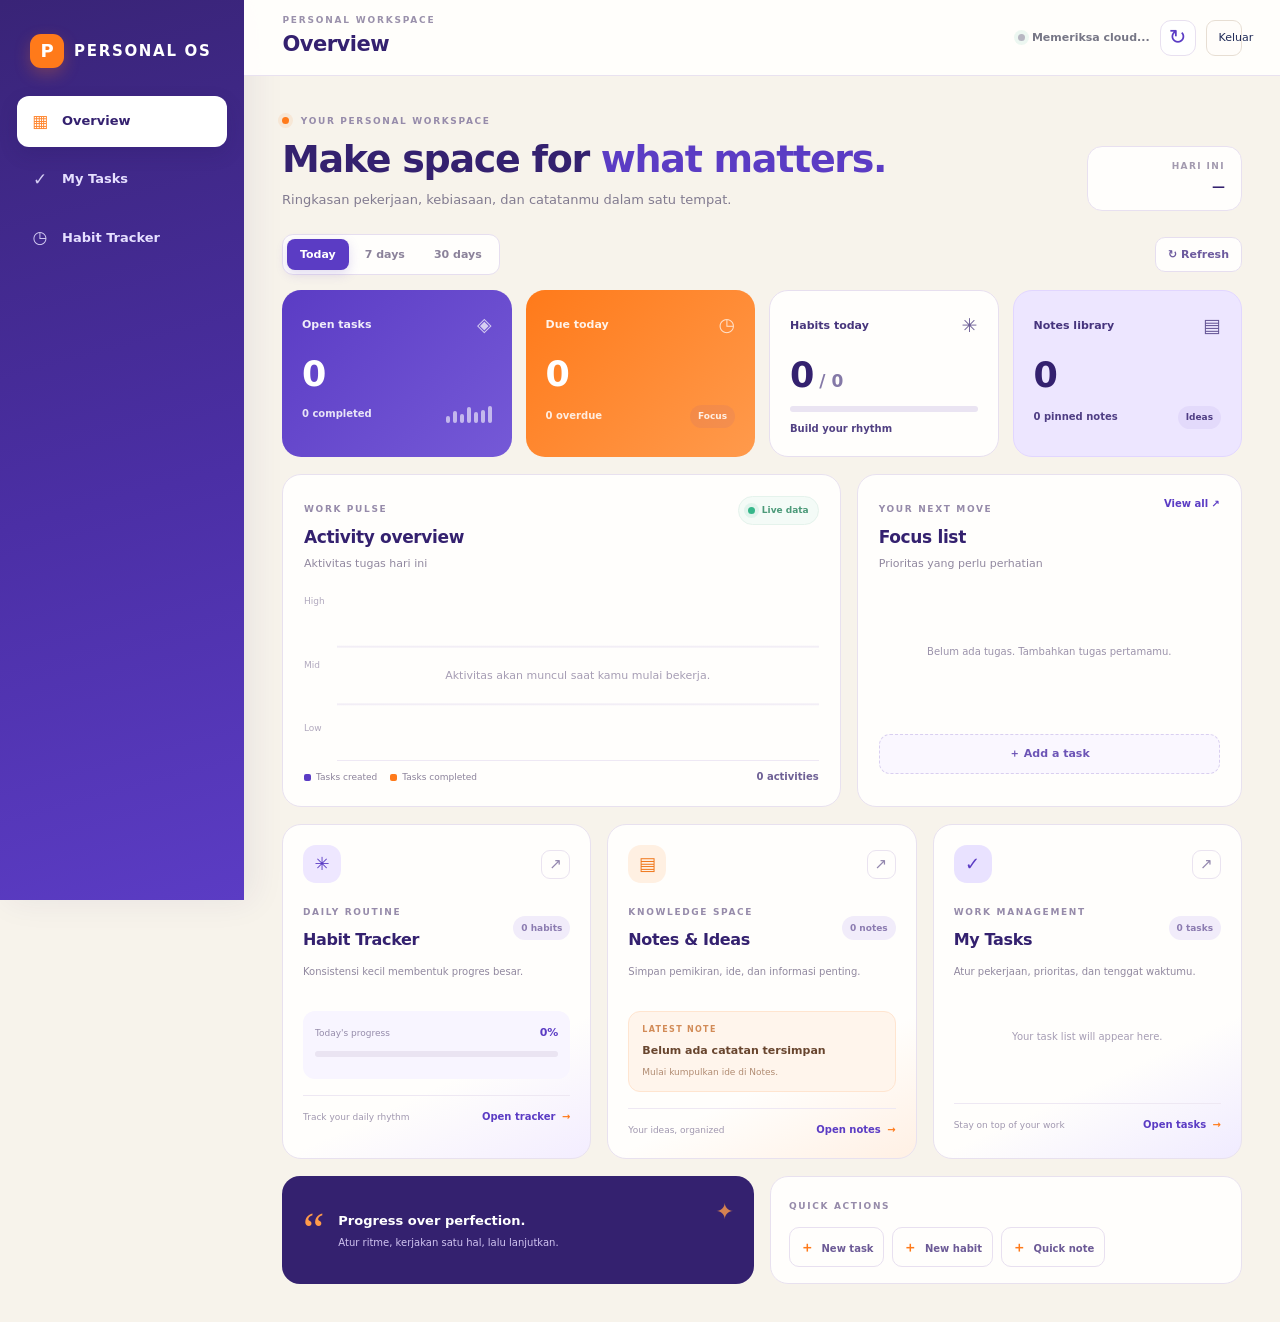
==== commit 2d623509: "Update PWO redesign and Supabase cloud sync" ====
--- a/index.html
+++ b/index.html
@@ -47,7 +47,7 @@
 
             <header id="app-header">
                 <div class="header-context"><span class="header-eyebrow">PERSONAL WORKSPACE</span><h1 id="page-title">Overview</h1></div>
-                <div class="header-actions"><span class="header-live"><i></i> Local workspace</span><button type="button" class="header-action" id="dashboard-header-refresh" aria-label="Refresh dashboard">↻</button></div>
+                <div class="header-actions"><span class="header-live" id="pwo-sync-status"><i></i> Memeriksa cloud...</span><button type="button" class="header-action" id="dashboard-header-refresh" aria-label="Refresh dashboard">↻</button><button type="button" class="header-action pwo-logout" id="pwo-logout" title="Keluar dari akun">Keluar</button></div>
             </header>
 
             <section id="page-content">
@@ -667,9 +667,7 @@
     </div>
 
     <!-- JAVASCRIPT -->
-    <script type="module" src="./js/app.js"></script>
-    <script type="module" src="./js/notes-app.js"></script>
-    <script type="module" src="./js/dashboard.js"></script>
+    <script type="module" src="./js/boot.js"></script>
 
 </body>
 </html>
--- a/css/style.css
+++ b/css/style.css
@@ -1229,3 +1229,14 @@
 @media(max-width:900px){#sidebar{width:205px}.dashboard-main-grid{grid-template-columns:1fr}.dashboard-bottom-row{grid-template-columns:1fr}.module-tasks{grid-column:auto;}}
 @media(max-width:640px){#app{display:block}#sidebar{position:relative;width:100%;height:auto;min-height:0;padding:12px 14px;overflow:visible}.sidebar-header{padding:3px 5px 12px}.sidebar-header:before{width:29px;height:29px}.sidebar-header h2{font-size:13px}#main-navigation{flex-direction:row;overflow-x:auto;gap:6px;padding-bottom:2px}.nav-item{width:auto;flex:0 0 auto;padding:9px 11px;font-size:11px}.nav-icon{width:auto;font-size:14px}#app-header{height:62px;padding:0 17px}.header-live{display:none}#page-content{padding:18px 14px 25px}.dashboard-welcome{align-items:flex-start;flex-direction:column}.dashboard-welcome h2{font-size:29px!important}.welcome-date{width:100%;text-align:left}.dashboard-stats-grid{gap:10px}.dash-stat{padding:15px;min-height:130px}.dash-stat>strong{font-size:29px}.dashboard-module-grid{grid-template-columns:1fr}.dashboard-toolbar{gap:8px}.range-btn{padding:7px 9px}.dashboard-refresh span{display:none}.dash-panel,.module-preview{padding:16px}.activity-chart-wrap{height:145px}.chart-legend{gap:8px}.chart-legend strong{margin-left:0}.dashboard-quote{padding:16px}.quick-actions{gap:6px}.quick-actions button{flex:1;min-width:90px}.task-summary-grid,.habit-summary-grid{grid-template-columns:repeat(2,minmax(0,1fr))}.deadline-summary-grid{grid-template-columns:1fr}.form-row{grid-template-columns:1fr}}
 @media(prefers-reduced-motion:reduce){*,*::before,*::after{animation-duration:.01ms!important;transition-duration:.01ms!important;scroll-behavior:auto!important}}
+
+/* PWO cloud authentication and sync status */
+.header-actions{display:flex;align-items:center;gap:10px;flex-wrap:wrap}
+.header-live{display:inline-flex;align-items:center;gap:7px;font-size:11px;color:#777786;white-space:nowrap}
+.header-live i{width:7px;height:7px;border-radius:50%;background:#B7B7C2;display:inline-block}
+.pwo-sync-ready i{background:#16835D}.pwo-sync-syncing i{background:#FD984D;animation:pwoPulse 1s infinite}
+.pwo-sync-offline i,.pwo-sync-error i{background:#C84949}
+.pwo-logout{padding:7px 12px!important;font-size:11px!important;color:#1F2A57!important;border:1px solid #E7DED3!important;background:#fffdfa!important;border-radius:9px!important;cursor:pointer}
+.pwo-logout:hover{background:#FFF0E3!important;border-color:#FD984D!important}
+@keyframes pwoPulse{50%{opacity:.35}}
+@media(max-width:540px){.header-actions{gap:6px}.header-live{font-size:9px}.pwo-logout{padding:6px 8px!important}}
